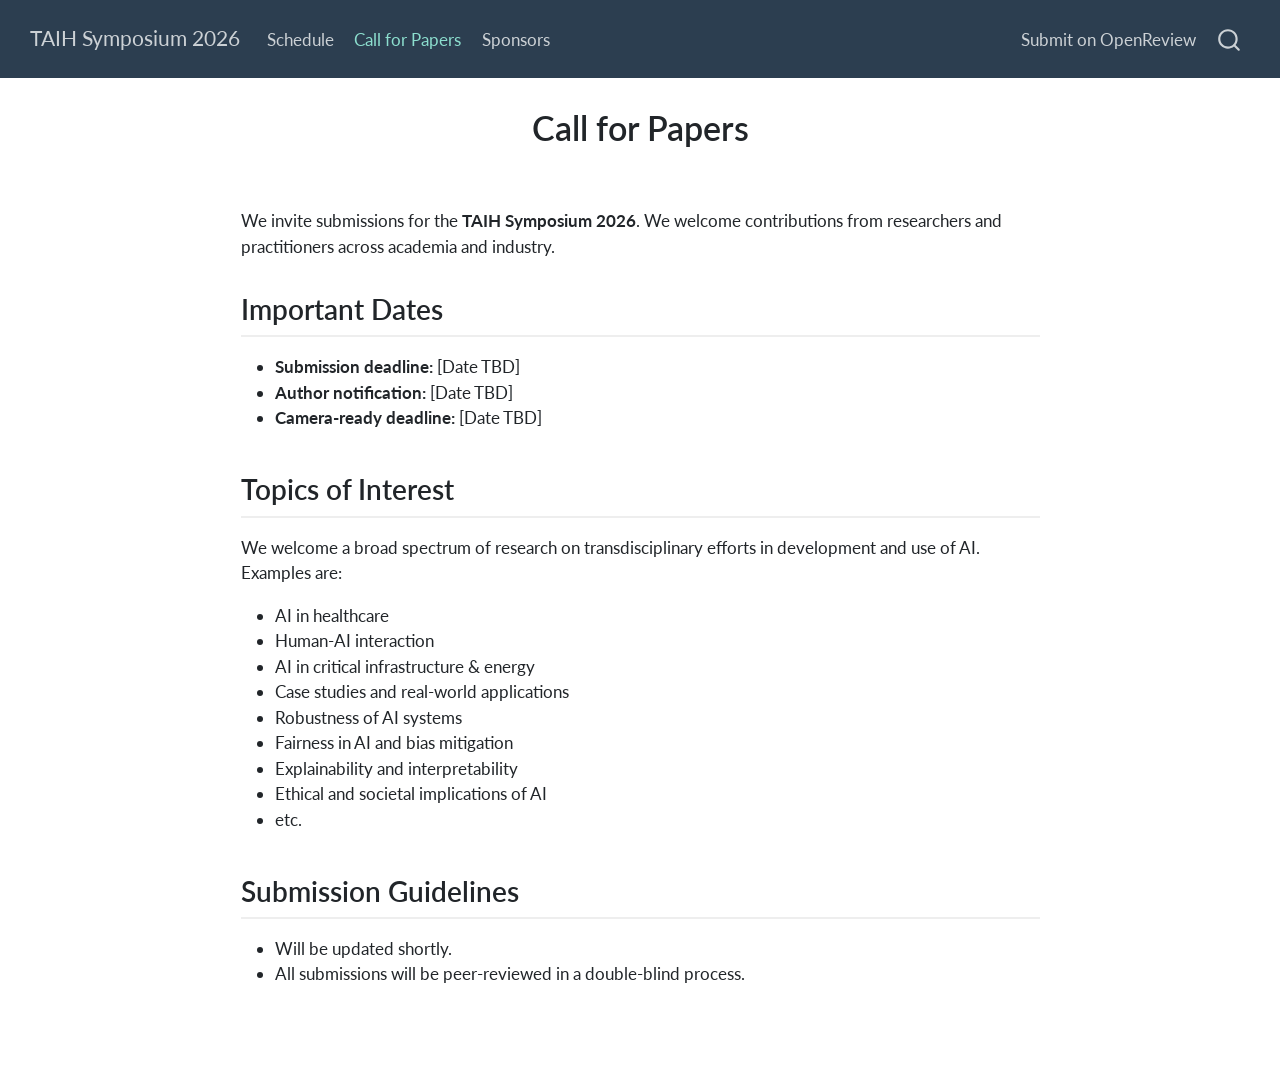
==== docs/cfp.html @ 39f6be7f "Add sponsorship tiers Also: - Consistently use Title Case headings - Update topics of interest - Add" ====
<!DOCTYPE html>
<html xmlns="http://www.w3.org/1999/xhtml" lang="en" xml:lang="en"><head>

<meta charset="utf-8">
<meta name="generator" content="quarto-1.8.27">

<meta name="viewport" content="width=device-width, initial-scale=1.0, user-scalable=yes">


<title>Call for Papers – TAIH Symposium 2026</title>
<style>
code{white-space: pre-wrap;}
span.smallcaps{font-variant: small-caps;}
div.columns{display: flex; gap: min(4vw, 1.5em);}
div.column{flex: auto; overflow-x: auto;}
div.hanging-indent{margin-left: 1.5em; text-indent: -1.5em;}
ul.task-list{list-style: none;}
ul.task-list li input[type="checkbox"] {
  width: 0.8em;
  margin: 0 0.8em 0.2em -1em; /* quarto-specific, see https://github.com/quarto-dev/quarto-cli/issues/4556 */ 
  vertical-align: middle;
}
</style>


<script src="site_libs/quarto-nav/quarto-nav.js"></script>
<script src="site_libs/quarto-nav/headroom.min.js"></script>
<script src="site_libs/clipboard/clipboard.min.js"></script>
<script src="site_libs/quarto-search/autocomplete.umd.js"></script>
<script src="site_libs/quarto-search/fuse.min.js"></script>
<script src="site_libs/quarto-search/quarto-search.js"></script>
<meta name="quarto:offset" content="./">
<script src="site_libs/quarto-html/quarto.js" type="module"></script>
<script src="site_libs/quarto-html/tabsets/tabsets.js" type="module"></script>
<script src="site_libs/quarto-html/axe/axe-check.js" type="module"></script>
<script src="site_libs/quarto-html/popper.min.js"></script>
<script src="site_libs/quarto-html/tippy.umd.min.js"></script>
<script src="site_libs/quarto-html/anchor.min.js"></script>
<link href="site_libs/quarto-html/tippy.css" rel="stylesheet">
<link href="site_libs/quarto-html/quarto-syntax-highlighting-ed96de9b727972fe78a7b5d16c58bf87.css" rel="stylesheet" id="quarto-text-highlighting-styles">
<script src="site_libs/bootstrap/bootstrap.min.js"></script>
<link href="site_libs/bootstrap/bootstrap-icons.css" rel="stylesheet">
<link href="site_libs/bootstrap/bootstrap-e975b3536d42d9632ddb041e308b1f5b.min.css" rel="stylesheet" append-hash="true" id="quarto-bootstrap" data-mode="light">
<script id="quarto-search-options" type="application/json">{
  "location": "navbar",
  "copy-button": false,
  "collapse-after": 3,
  "panel-placement": "end",
  "type": "overlay",
  "limit": 50,
  "keyboard-shortcut": [
    "f",
    "/",
    "s"
  ],
  "show-item-context": false,
  "language": {
    "search-no-results-text": "No results",
    "search-matching-documents-text": "matching documents",
    "search-copy-link-title": "Copy link to search",
    "search-hide-matches-text": "Hide additional matches",
    "search-more-match-text": "more match in this document",
    "search-more-matches-text": "more matches in this document",
    "search-clear-button-title": "Clear",
    "search-text-placeholder": "",
    "search-detached-cancel-button-title": "Cancel",
    "search-submit-button-title": "Submit",
    "search-label": "Search"
  }
}</script>


<link rel="stylesheet" href="styles.css">
</head>

<body class="nav-fixed fullcontent quarto-light">

<div id="quarto-search-results"></div>
  <header id="quarto-header" class="headroom fixed-top">
    <nav class="navbar navbar-expand-lg " data-bs-theme="dark">
      <div class="navbar-container container-fluid">
      <div class="navbar-brand-container mx-auto">
    <a class="navbar-brand" href="./index.html">
    <span class="navbar-title">TAIH Symposium 2026</span>
    </a>
  </div>
            <div id="quarto-search" class="" title="Search"></div>
          <button class="navbar-toggler" type="button" data-bs-toggle="collapse" data-bs-target="#navbarCollapse" aria-controls="navbarCollapse" role="menu" aria-expanded="false" aria-label="Toggle navigation" onclick="if (window.quartoToggleHeadroom) { window.quartoToggleHeadroom(); }">
  <span class="navbar-toggler-icon"></span>
</button>
          <div class="collapse navbar-collapse" id="navbarCollapse">
            <ul class="navbar-nav navbar-nav-scroll me-auto">
  <li class="nav-item">
    <a class="nav-link" href="./schedule.html"> 
<span class="menu-text">Schedule</span></a>
  </li>  
  <li class="nav-item">
    <a class="nav-link active" href="./cfp.html" aria-current="page"> 
<span class="menu-text">Call for Papers</span></a>
  </li>  
  <li class="nav-item">
    <a class="nav-link" href="./sponsors.html"> 
<span class="menu-text">Sponsors</span></a>
  </li>  
</ul>
            <ul class="navbar-nav navbar-nav-scroll ms-auto">
  <li class="nav-item">
    <span class="nav-link">
<span class="menu-text">Submit on OpenReview</span>
    </span>
  </li>  
</ul>
          </div> <!-- /navcollapse -->
            <div class="quarto-navbar-tools">
</div>
      </div> <!-- /container-fluid -->
    </nav>
</header>
<!-- content -->
<div id="quarto-content" class="quarto-container page-columns page-rows-contents page-layout-article page-navbar">
<!-- sidebar -->
<!-- margin-sidebar -->
    
<!-- main -->
<main class="content" id="quarto-document-content">

<header id="title-block-header" class="quarto-title-block default">
<div class="quarto-title">
<h1 class="title">Call for Papers</h1>
</div>



<div class="quarto-title-meta">

    
  
    
  </div>
  


</header>


<p>We invite submissions for the <strong>TAIH Symposium 2026</strong>. We welcome contributions from researchers and practitioners across academia and industry.</p>
<section id="important-dates" class="level2">
<h2 class="anchored" data-anchor-id="important-dates">Important Dates</h2>
<ul>
<li><strong>Submission deadline:</strong> [Date TBD]</li>
<li><strong>Author notification:</strong> [Date TBD]</li>
<li><strong>Camera-ready deadline:</strong> [Date TBD]</li>
</ul>
</section>
<section id="topics-of-interest" class="level2">
<h2 class="anchored" data-anchor-id="topics-of-interest">Topics of Interest</h2>
<p>We welcome a broad spectrum of research on transdisciplinary efforts in development and use of AI. Examples are:</p>
<ul>
<li>AI in healthcare</li>
<li>Human-AI interaction</li>
<li>AI in critical infrastructure &amp; energy</li>
<li>Case studies and real-world applications</li>
<li>Robustness of AI systems</li>
<li>Fairness in AI and bias mitigation</li>
<li>Explainability and interpretability</li>
<li>Ethical and societal implications of AI</li>
<li>etc.</li>
</ul>
</section>
<section id="submission-guidelines" class="level2">
<h2 class="anchored" data-anchor-id="submission-guidelines">Submission Guidelines</h2>
<ul>
<li>Will be updated shortly.</li>
<li>All submissions will be peer-reviewed in a double-blind process.</li>
</ul>


</section>

</main> <!-- /main -->
<script id="quarto-html-after-body" type="application/javascript">
  window.document.addEventListener("DOMContentLoaded", function (event) {
    const icon = "";
    const anchorJS = new window.AnchorJS();
    anchorJS.options = {
      placement: 'right',
      icon: icon
    };
    anchorJS.add('.anchored');
    const isCodeAnnotation = (el) => {
      for (const clz of el.classList) {
        if (clz.startsWith('code-annotation-')) {                     
          return true;
        }
      }
      return false;
    }
    const onCopySuccess = function(e) {
      // button target
      const button = e.trigger;
      // don't keep focus
      button.blur();
      // flash "checked"
      button.classList.add('code-copy-button-checked');
      var currentTitle = button.getAttribute("title");
      button.setAttribute("title", "Copied!");
      let tooltip;
      if (window.bootstrap) {
        button.setAttribute("data-bs-toggle", "tooltip");
        button.setAttribute("data-bs-placement", "left");
        button.setAttribute("data-bs-title", "Copied!");
        tooltip = new bootstrap.Tooltip(button, 
          { trigger: "manual", 
            customClass: "code-copy-button-tooltip",
            offset: [0, -8]});
        tooltip.show();    
      }
      setTimeout(function() {
        if (tooltip) {
          tooltip.hide();
          button.removeAttribute("data-bs-title");
          button.removeAttribute("data-bs-toggle");
          button.removeAttribute("data-bs-placement");
        }
        button.setAttribute("title", currentTitle);
        button.classList.remove('code-copy-button-checked');
      }, 1000);
      // clear code selection
      e.clearSelection();
    }
    const getTextToCopy = function(trigger) {
      const outerScaffold = trigger.parentElement.cloneNode(true);
      const codeEl = outerScaffold.querySelector('code');
      for (const childEl of codeEl.children) {
        if (isCodeAnnotation(childEl)) {
          childEl.remove();
        }
      }
      return codeEl.innerText;
    }
    const clipboard = new window.ClipboardJS('.code-copy-button:not([data-in-quarto-modal])', {
      text: getTextToCopy
    });
    clipboard.on('success', onCopySuccess);
    if (window.document.getElementById('quarto-embedded-source-code-modal')) {
      const clipboardModal = new window.ClipboardJS('.code-copy-button[data-in-quarto-modal]', {
        text: getTextToCopy,
        container: window.document.getElementById('quarto-embedded-source-code-modal')
      });
      clipboardModal.on('success', onCopySuccess);
    }
      var localhostRegex = new RegExp(/^(?:http|https):\/\/localhost\:?[0-9]*\//);
      var mailtoRegex = new RegExp(/^mailto:/);
        var filterRegex = new RegExp("https:\/\/uofc-taih\.github\.io\/symposium-2026\/");
      var isInternal = (href) => {
          return filterRegex.test(href) || localhostRegex.test(href) || mailtoRegex.test(href);
      }
      // Inspect non-navigation links and adorn them if external
     var links = window.document.querySelectorAll('a[href]:not(.nav-link):not(.navbar-brand):not(.toc-action):not(.sidebar-link):not(.sidebar-item-toggle):not(.pagination-link):not(.no-external):not([aria-hidden]):not(.dropdown-item):not(.quarto-navigation-tool):not(.about-link)');
      for (var i=0; i<links.length; i++) {
        const link = links[i];
        if (!isInternal(link.href)) {
          // undo the damage that might have been done by quarto-nav.js in the case of
          // links that we want to consider external
          if (link.dataset.originalHref !== undefined) {
            link.href = link.dataset.originalHref;
          }
        }
      }
    function tippyHover(el, contentFn, onTriggerFn, onUntriggerFn) {
      const config = {
        allowHTML: true,
        maxWidth: 500,
        delay: 100,
        arrow: false,
        appendTo: function(el) {
            return el.parentElement;
        },
        interactive: true,
        interactiveBorder: 10,
        theme: 'quarto',
        placement: 'bottom-start',
      };
      if (contentFn) {
        config.content = contentFn;
      }
      if (onTriggerFn) {
        config.onTrigger = onTriggerFn;
      }
      if (onUntriggerFn) {
        config.onUntrigger = onUntriggerFn;
      }
      window.tippy(el, config); 
    }
    const noterefs = window.document.querySelectorAll('a[role="doc-noteref"]');
    for (var i=0; i<noterefs.length; i++) {
      const ref = noterefs[i];
      tippyHover(ref, function() {
        // use id or data attribute instead here
        let href = ref.getAttribute('data-footnote-href') || ref.getAttribute('href');
        try { href = new URL(href).hash; } catch {}
        const id = href.replace(/^#\/?/, "");
        const note = window.document.getElementById(id);
        if (note) {
          return note.innerHTML;
        } else {
          return "";
        }
      });
    }
    const xrefs = window.document.querySelectorAll('a.quarto-xref');
    const processXRef = (id, note) => {
      // Strip column container classes
      const stripColumnClz = (el) => {
        el.classList.remove("page-full", "page-columns");
        if (el.children) {
          for (const child of el.children) {
            stripColumnClz(child);
          }
        }
      }
      stripColumnClz(note)
      if (id === null || id.startsWith('sec-')) {
        // Special case sections, only their first couple elements
        const container = document.createElement("div");
        if (note.children && note.children.length > 2) {
          container.appendChild(note.children[0].cloneNode(true));
          for (let i = 1; i < note.children.length; i++) {
            const child = note.children[i];
            if (child.tagName === "P" && child.innerText === "") {
              continue;
            } else {
              container.appendChild(child.cloneNode(true));
              break;
            }
          }
          if (window.Quarto?.typesetMath) {
            window.Quarto.typesetMath(container);
          }
          return container.innerHTML
        } else {
          if (window.Quarto?.typesetMath) {
            window.Quarto.typesetMath(note);
          }
          return note.innerHTML;
        }
      } else {
        // Remove any anchor links if they are present
        const anchorLink = note.querySelector('a.anchorjs-link');
        if (anchorLink) {
          anchorLink.remove();
        }
        if (window.Quarto?.typesetMath) {
          window.Quarto.typesetMath(note);
        }
        if (note.classList.contains("callout")) {
          return note.outerHTML;
        } else {
          return note.innerHTML;
        }
      }
    }
    for (var i=0; i<xrefs.length; i++) {
      const xref = xrefs[i];
      tippyHover(xref, undefined, function(instance) {
        instance.disable();
        let url = xref.getAttribute('href');
        let hash = undefined; 
        if (url.startsWith('#')) {
          hash = url;
        } else {
          try { hash = new URL(url).hash; } catch {}
        }
        if (hash) {
          const id = hash.replace(/^#\/?/, "");
          const note = window.document.getElementById(id);
          if (note !== null) {
            try {
              const html = processXRef(id, note.cloneNode(true));
              instance.setContent(html);
            } finally {
              instance.enable();
              instance.show();
            }
          } else {
            // See if we can fetch this
            fetch(url.split('#')[0])
            .then(res => res.text())
            .then(html => {
              const parser = new DOMParser();
              const htmlDoc = parser.parseFromString(html, "text/html");
              const note = htmlDoc.getElementById(id);
              if (note !== null) {
                const html = processXRef(id, note);
                instance.setContent(html);
              } 
            }).finally(() => {
              instance.enable();
              instance.show();
            });
          }
        } else {
          // See if we can fetch a full url (with no hash to target)
          // This is a special case and we should probably do some content thinning / targeting
          fetch(url)
          .then(res => res.text())
          .then(html => {
            const parser = new DOMParser();
            const htmlDoc = parser.parseFromString(html, "text/html");
            const note = htmlDoc.querySelector('main.content');
            if (note !== null) {
              // This should only happen for chapter cross references
              // (since there is no id in the URL)
              // remove the first header
              if (note.children.length > 0 && note.children[0].tagName === "HEADER") {
                note.children[0].remove();
              }
              const html = processXRef(null, note);
              instance.setContent(html);
            } 
          }).finally(() => {
            instance.enable();
            instance.show();
          });
        }
      }, function(instance) {
      });
    }
        let selectedAnnoteEl;
        const selectorForAnnotation = ( cell, annotation) => {
          let cellAttr = 'data-code-cell="' + cell + '"';
          let lineAttr = 'data-code-annotation="' +  annotation + '"';
          const selector = 'span[' + cellAttr + '][' + lineAttr + ']';
          return selector;
        }
        const selectCodeLines = (annoteEl) => {
          const doc = window.document;
          const targetCell = annoteEl.getAttribute("data-target-cell");
          const targetAnnotation = annoteEl.getAttribute("data-target-annotation");
          const annoteSpan = window.document.querySelector(selectorForAnnotation(targetCell, targetAnnotation));
          const lines = annoteSpan.getAttribute("data-code-lines").split(",");
          const lineIds = lines.map((line) => {
            return targetCell + "-" + line;
          })
          let top = null;
          let height = null;
          let parent = null;
          if (lineIds.length > 0) {
              //compute the position of the single el (top and bottom and make a div)
              const el = window.document.getElementById(lineIds[0]);
              top = el.offsetTop;
              height = el.offsetHeight;
              parent = el.parentElement.parentElement;
            if (lineIds.length > 1) {
              const lastEl = window.document.getElementById(lineIds[lineIds.length - 1]);
              const bottom = lastEl.offsetTop + lastEl.offsetHeight;
              height = bottom - top;
            }
            if (top !== null && height !== null && parent !== null) {
              // cook up a div (if necessary) and position it 
              let div = window.document.getElementById("code-annotation-line-highlight");
              if (div === null) {
                div = window.document.createElement("div");
                div.setAttribute("id", "code-annotation-line-highlight");
                div.style.position = 'absolute';
                parent.appendChild(div);
              }
              div.style.top = top - 2 + "px";
              div.style.height = height + 4 + "px";
              div.style.left = 0;
              let gutterDiv = window.document.getElementById("code-annotation-line-highlight-gutter");
              if (gutterDiv === null) {
                gutterDiv = window.document.createElement("div");
                gutterDiv.setAttribute("id", "code-annotation-line-highlight-gutter");
                gutterDiv.style.position = 'absolute';
                const codeCell = window.document.getElementById(targetCell);
                const gutter = codeCell.querySelector('.code-annotation-gutter');
                gutter.appendChild(gutterDiv);
              }
              gutterDiv.style.top = top - 2 + "px";
              gutterDiv.style.height = height + 4 + "px";
            }
            selectedAnnoteEl = annoteEl;
          }
        };
        const unselectCodeLines = () => {
          const elementsIds = ["code-annotation-line-highlight", "code-annotation-line-highlight-gutter"];
          elementsIds.forEach((elId) => {
            const div = window.document.getElementById(elId);
            if (div) {
              div.remove();
            }
          });
          selectedAnnoteEl = undefined;
        };
          // Handle positioning of the toggle
      window.addEventListener(
        "resize",
        throttle(() => {
          elRect = undefined;
          if (selectedAnnoteEl) {
            selectCodeLines(selectedAnnoteEl);
          }
        }, 10)
      );
      function throttle(fn, ms) {
      let throttle = false;
      let timer;
        return (...args) => {
          if(!throttle) { // first call gets through
              fn.apply(this, args);
              throttle = true;
          } else { // all the others get throttled
              if(timer) clearTimeout(timer); // cancel #2
              timer = setTimeout(() => {
                fn.apply(this, args);
                timer = throttle = false;
              }, ms);
          }
        };
      }
        // Attach click handler to the DT
        const annoteDls = window.document.querySelectorAll('dt[data-target-cell]');
        for (const annoteDlNode of annoteDls) {
          annoteDlNode.addEventListener('click', (event) => {
            const clickedEl = event.target;
            if (clickedEl !== selectedAnnoteEl) {
              unselectCodeLines();
              const activeEl = window.document.querySelector('dt[data-target-cell].code-annotation-active');
              if (activeEl) {
                activeEl.classList.remove('code-annotation-active');
              }
              selectCodeLines(clickedEl);
              clickedEl.classList.add('code-annotation-active');
            } else {
              // Unselect the line
              unselectCodeLines();
              clickedEl.classList.remove('code-annotation-active');
            }
          });
        }
    const findCites = (el) => {
      const parentEl = el.parentElement;
      if (parentEl) {
        const cites = parentEl.dataset.cites;
        if (cites) {
          return {
            el,
            cites: cites.split(' ')
          };
        } else {
          return findCites(el.parentElement)
        }
      } else {
        return undefined;
      }
    };
    var bibliorefs = window.document.querySelectorAll('a[role="doc-biblioref"]');
    for (var i=0; i<bibliorefs.length; i++) {
      const ref = bibliorefs[i];
      const citeInfo = findCites(ref);
      if (citeInfo) {
        tippyHover(citeInfo.el, function() {
          var popup = window.document.createElement('div');
          citeInfo.cites.forEach(function(cite) {
            var citeDiv = window.document.createElement('div');
            citeDiv.classList.add('hanging-indent');
            citeDiv.classList.add('csl-entry');
            var biblioDiv = window.document.getElementById('ref-' + cite);
            if (biblioDiv) {
              citeDiv.innerHTML = biblioDiv.innerHTML;
            }
            popup.appendChild(citeDiv);
          });
          return popup.innerHTML;
        });
      }
    }
  });
  </script>
</div> <!-- /content -->




</body></html>
---- docs/site_libs/quarto-html/tippy.css ----
.tippy-box[data-animation=fade][data-state=hidden]{opacity:0}[data-tippy-root]{max-width:calc(100vw - 10px)}.tippy-box{position:relative;background-color:#333;color:#fff;border-radius:4px;font-size:14px;line-height:1.4;white-space:normal;outline:0;transition-property:transform,visibility,opacity}.tippy-box[data-placement^=top]>.tippy-arrow{bottom:0}.tippy-box[data-placement^=top]>.tippy-arrow:before{bottom:-7px;left:0;border-width:8px 8px 0;border-top-color:initial;transform-origin:center top}.tippy-box[data-placement^=bottom]>.tippy-arrow{top:0}.tippy-box[data-placement^=bottom]>.tippy-arrow:before{top:-7px;left:0;border-width:0 8px 8px;border-bottom-color:initial;transform-origin:center bottom}.tippy-box[data-placement^=left]>.tippy-arrow{right:0}.tippy-box[data-placement^=left]>.tippy-arrow:before{border-width:8px 0 8px 8px;border-left-color:initial;right:-7px;transform-origin:center left}.tippy-box[data-placement^=right]>.tippy-arrow{left:0}.tippy-box[data-placement^=right]>.tippy-arrow:before{left:-7px;border-width:8px 8px 8px 0;border-right-color:initial;transform-origin:center right}.tippy-box[data-inertia][data-state=visible]{transition-timing-function:cubic-bezier(.54,1.5,.38,1.11)}.tippy-arrow{width:16px;height:16px;color:#333}.tippy-arrow:before{content:"";position:absolute;border-color:transparent;border-style:solid}.tippy-content{position:relative;padding:5px 9px;z-index:1}
---- docs/site_libs/quarto-html/quarto-syntax-highlighting-ed96de9b727972fe78a7b5d16c58bf87.css ----
/* quarto syntax highlight colors */
:root {
  --quarto-hl-ot-color: #003B4F;
  --quarto-hl-at-color: #657422;
  --quarto-hl-ss-color: #20794D;
  --quarto-hl-an-color: #5E5E5E;
  --quarto-hl-fu-color: #4758AB;
  --quarto-hl-st-color: #20794D;
  --quarto-hl-cf-color: #003B4F;
  --quarto-hl-op-color: #5E5E5E;
  --quarto-hl-er-color: #AD0000;
  --quarto-hl-bn-color: #AD0000;
  --quarto-hl-al-color: #AD0000;
  --quarto-hl-va-color: #111111;
  --quarto-hl-bu-color: inherit;
  --quarto-hl-ex-color: inherit;
  --quarto-hl-pp-color: #AD0000;
  --quarto-hl-in-color: #5E5E5E;
  --quarto-hl-vs-color: #20794D;
  --quarto-hl-wa-color: #5E5E5E;
  --quarto-hl-do-color: #5E5E5E;
  --quarto-hl-im-color: #00769E;
  --quarto-hl-ch-color: #20794D;
  --quarto-hl-dt-color: #AD0000;
  --quarto-hl-fl-color: #AD0000;
  --quarto-hl-co-color: #5E5E5E;
  --quarto-hl-cv-color: #5E5E5E;
  --quarto-hl-cn-color: #8f5902;
  --quarto-hl-sc-color: #5E5E5E;
  --quarto-hl-dv-color: #AD0000;
  --quarto-hl-kw-color: #003B4F;
}

/* other quarto variables */
:root {
  --quarto-font-monospace: SFMono-Regular, Menlo, Monaco, Consolas, "Liberation Mono", "Courier New", monospace;
}

/* syntax highlight based on Pandoc's rules */
pre > code.sourceCode > span {
  color: #003B4F;
}

code.sourceCode > span {
  color: #003B4F;
}

div.sourceCode,
div.sourceCode pre.sourceCode {
  color: #003B4F;
}

/* Normal */
code span {
  color: #003B4F;
}

/* Alert */
code span.al {
  color: #AD0000;
  font-style: inherit;
}

/* Annotation */
code span.an {
  color: #5E5E5E;
  font-style: inherit;
}

/* Attribute */
code span.at {
  color: #657422;
  font-style: inherit;
}

/* BaseN */
code span.bn {
  color: #AD0000;
  font-style: inherit;
}

/* BuiltIn */
code span.bu {
  font-style: inherit;
}

/* ControlFlow */
code span.cf {
  color: #003B4F;
  font-weight: bold;
  font-style: inherit;
}

/* Char */
code span.ch {
  color: #20794D;
  font-style: inherit;
}

/* Constant */
code span.cn {
  color: #8f5902;
  font-style: inherit;
}

/* Comment */
code span.co {
  color: #5E5E5E;
  font-style: inherit;
}

/* CommentVar */
code span.cv {
  color: #5E5E5E;
  font-style: italic;
}

/* Documentation */
code span.do {
  color: #5E5E5E;
  font-style: italic;
}

/* DataType */
code span.dt {
  color: #AD0000;
  font-style: inherit;
}

/* DecVal */
code span.dv {
  color: #AD0000;
  font-style: inherit;
}

/* Error */
code span.er {
  color: #AD0000;
  font-style: inherit;
}

/* Extension */
code span.ex {
  font-style: inherit;
}

/* Float */
code span.fl {
  color: #AD0000;
  font-style: inherit;
}

/* Function */
code span.fu {
  color: #4758AB;
  font-style: inherit;
}

/* Import */
code span.im {
  color: #00769E;
  font-style: inherit;
}

/* Information */
code span.in {
  color: #5E5E5E;
  font-style: inherit;
}

/* Keyword */
code span.kw {
  color: #003B4F;
  font-weight: bold;
  font-style: inherit;
}

/* Operator */
code span.op {
  color: #5E5E5E;
  font-style: inherit;
}

/* Other */
code span.ot {
  color: #003B4F;
  font-style: inherit;
}

/* Preprocessor */
code span.pp {
  color: #AD0000;
  font-style: inherit;
}

/* SpecialChar */
code span.sc {
  color: #5E5E5E;
  font-style: inherit;
}

/* SpecialString */
code span.ss {
  color: #20794D;
  font-style: inherit;
}

/* String */
code span.st {
  color: #20794D;
  font-style: inherit;
}

/* Variable */
code span.va {
  color: #111111;
  font-style: inherit;
}

/* VerbatimString */
code span.vs {
  color: #20794D;
  font-style: inherit;
}

/* Warning */
code span.wa {
  color: #5E5E5E;
  font-style: italic;
}

.prevent-inlining {
  content: "</";
}

/*# sourceMappingURL=0920dd6d7437995b8cdf7429764427b1.css.map */
---- docs/styles.css ----
/* css styles */
/* Center title alignments */
.quarto-title {
    text-align: center;
    margin-bottom: 2.5rem;
}

/* Speaker grid stylings */
.grid {
    text-align: center;
    margin-top: 2rem;
}

/* Make speaker images circular with a subtle shadow */
.grid img {
    border-radius: 50%;
    margin-bottom: 1rem;
    box-shadow: 0 4px 8px rgba(0, 0, 0, 0.1);
    object-fit: cover;
    height: 150px;
    width: 150px;
}

h2 {
    border-bottom: 2px solid #eee;
    padding-bottom: 0.5rem;
    margin-top: 2.5rem;
}
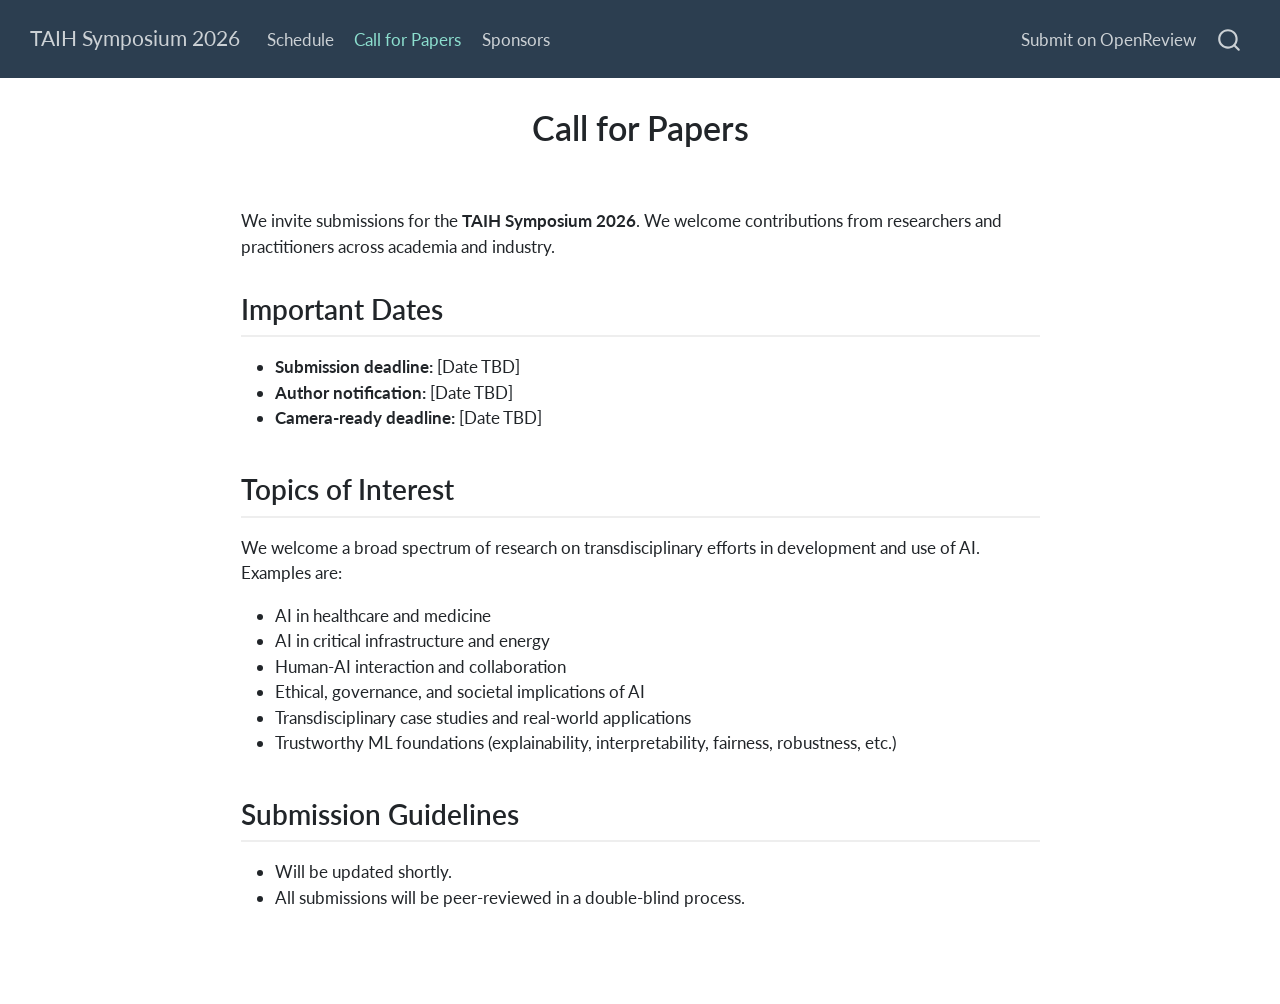
==== commit de04e733: "Added first confirmed speaker Also: * Topics in call for papers: Recombined the previous 8 points in" ====
--- a/docs/cfp.html
+++ b/docs/cfp.html
@@ -105,9 +105,8 @@
 </ul>
             <ul class="navbar-nav navbar-nav-scroll ms-auto">
   <li class="nav-item">
-    <span class="nav-link">
-<span class="menu-text">Submit on OpenReview</span>
-    </span>
+    <a class="nav-link" href="https://openreview.net/group?id=TAIH/2026/Symposium" target="_blank"> 
+<span class="menu-text">Submit on OpenReview</span></a>
   </li>  
 </ul>
           </div> <!-- /navcollapse -->
@@ -156,15 +155,12 @@
 <h2 class="anchored" data-anchor-id="topics-of-interest">Topics of Interest</h2>
 <p>We welcome a broad spectrum of research on transdisciplinary efforts in development and use of AI. Examples are:</p>
 <ul>
-<li>AI in healthcare</li>
-<li>Human-AI interaction</li>
-<li>AI in critical infrastructure &amp; energy</li>
-<li>Case studies and real-world applications</li>
-<li>Robustness of AI systems</li>
-<li>Fairness in AI and bias mitigation</li>
-<li>Explainability and interpretability</li>
-<li>Ethical and societal implications of AI</li>
-<li>etc.</li>
+<li>AI in healthcare and medicine</li>
+<li>AI in critical infrastructure and energy</li>
+<li>Human-AI interaction and collaboration</li>
+<li>Ethical, governance, and societal implications of AI</li>
+<li>Transdisciplinary case studies and real-world applications</li>
+<li>Trustworthy ML foundations (explainability, interpretability, fairness, robustness, etc.)</li>
 </ul>
 </section>
 <section id="submission-guidelines" class="level2">
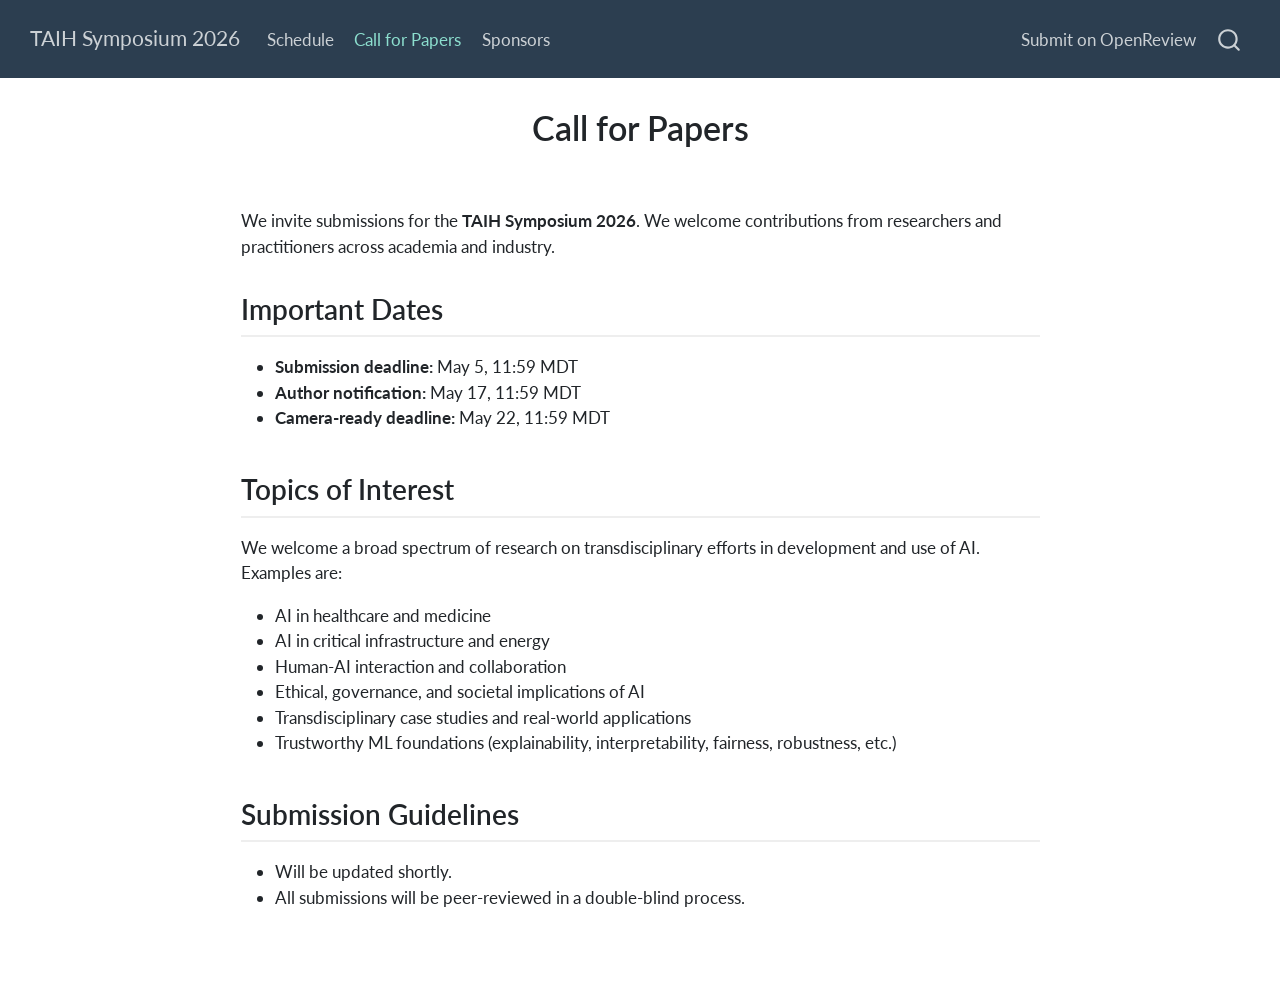
==== commit 1d82f126: "Update deadlines" ====
--- a/docs/cfp.html
+++ b/docs/cfp.html
@@ -146,9 +146,9 @@
 <section id="important-dates" class="level2">
 <h2 class="anchored" data-anchor-id="important-dates">Important Dates</h2>
 <ul>
-<li><strong>Submission deadline:</strong> [Date TBD]</li>
-<li><strong>Author notification:</strong> [Date TBD]</li>
-<li><strong>Camera-ready deadline:</strong> [Date TBD]</li>
+<li><strong>Submission deadline:</strong> May 5, 11:59 MDT</li>
+<li><strong>Author notification:</strong> May 17, 11:59 MDT</li>
+<li><strong>Camera-ready deadline:</strong> May 22, 11:59 MDT</li>
 </ul>
 </section>
 <section id="topics-of-interest" class="level2">
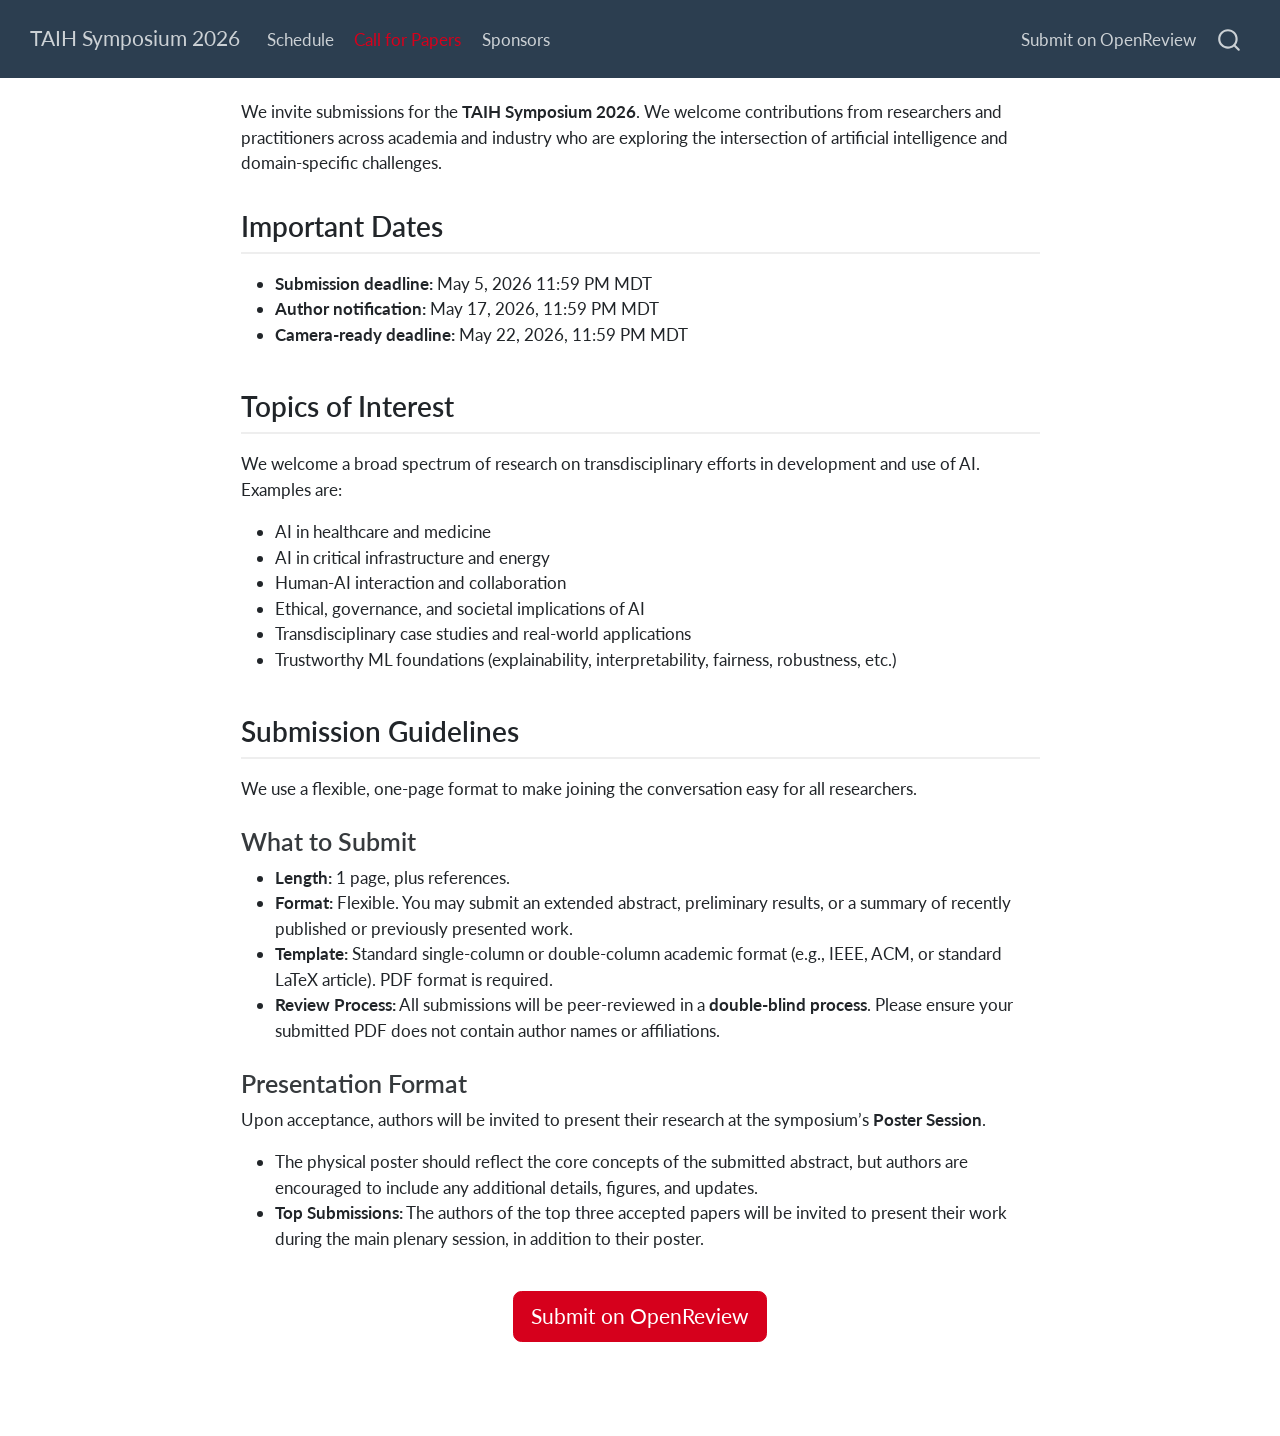
==== commit 1ddfd9f6: "Update schedule and submission guidelines" ====
--- a/docs/cfp.html
+++ b/docs/cfp.html
@@ -142,13 +142,13 @@
 </header>
 
 
-<p>We invite submissions for the <strong>TAIH Symposium 2026</strong>. We welcome contributions from researchers and practitioners across academia and industry.</p>
+<p>We invite submissions for the <strong>TAIH Symposium 2026</strong>. We welcome contributions from researchers and practitioners across academia and industry who are exploring the intersection of artificial intelligence and domain-specific challenges.</p>
 <section id="important-dates" class="level2">
 <h2 class="anchored" data-anchor-id="important-dates">Important Dates</h2>
 <ul>
-<li><strong>Submission deadline:</strong> May 5, 11:59 MDT</li>
-<li><strong>Author notification:</strong> May 17, 11:59 MDT</li>
-<li><strong>Camera-ready deadline:</strong> May 22, 11:59 MDT</li>
+<li><strong>Submission deadline:</strong> May 5, 2026 11:59 PM MDT</li>
+<li><strong>Author notification:</strong> May 17, 2026, 11:59 PM MDT</li>
+<li><strong>Camera-ready deadline:</strong> May 22, 2026, 11:59 PM MDT</li>
 </ul>
 </section>
 <section id="topics-of-interest" class="level2">
@@ -165,12 +165,29 @@
 </section>
 <section id="submission-guidelines" class="level2">
 <h2 class="anchored" data-anchor-id="submission-guidelines">Submission Guidelines</h2>
+<p>We use a flexible, one-page format to make joining the conversation easy for all researchers.</p>
+<section id="what-to-submit" class="level3">
+<h3 class="anchored" data-anchor-id="what-to-submit">What to Submit</h3>
 <ul>
-<li>Will be updated shortly.</li>
-<li>All submissions will be peer-reviewed in a double-blind process.</li>
+<li><strong>Length:</strong> 1 page, plus references.</li>
+<li><strong>Format:</strong> Flexible. You may submit an extended abstract, preliminary results, or a summary of recently published or previously presented work.</li>
+<li><strong>Template:</strong> Standard single-column or double-column academic format (e.g., IEEE, ACM, or standard LaTeX article). PDF format is required.</li>
+<li><strong>Review Process:</strong> All submissions will be peer-reviewed in a <strong>double-blind process</strong>. Please ensure your submitted PDF does not contain author names or affiliations.</li>
 </ul>
-
-
+</section>
+<section id="presentation-format" class="level3">
+<h3 class="anchored" data-anchor-id="presentation-format">Presentation Format</h3>
+<p>Upon acceptance, authors will be invited to present their research at the symposium’s <strong>Poster Session</strong>.</p>
+<ul>
+<li>The physical poster should reflect the core concepts of the submitted abstract, but authors are encouraged to include any additional details, figures, and updates.</li>
+<li><strong>Top Submissions:</strong> The authors of the top three accepted papers will be invited to present their work during the main plenary session, in addition to their poster.</li>
+</ul>
+<div class="text-center" style="margin-top: 40px;">
+<p><a href="https://openreview.net/group?id=TAIH/2026/Symposium" class="btn btn-success btn-lg" role="button" target="_blank">Submit on OpenReview</a></p>
+</div>
+
+
+</section>
 </section>
 
 </main> <!-- /main -->
--- a/docs/styles.css
+++ b/docs/styles.css
@@ -1,4 +1,3 @@
-/* css styles */
 /* Center title alignments */
 .quarto-title {
     text-align: center;
@@ -26,3 +25,114 @@
     padding-bottom: 0.5rem;
     margin-top: 2.5rem;
 }
+
+body,
+html {
+    margin: 0 !important;
+    padding: 0 !important;
+}
+
+#quarto-content,
+#quarto-content.page-columns,
+main.content {
+    padding-top: 0 !important;
+    margin-top: 0 !important;
+}
+
+.column-screen {
+    margin-left: calc(50% - 50vw) !important;
+    margin-right: calc(50% - 50vw) !important;
+    width: 100vw !important;
+    max-width: none !important;
+}
+
+.hero-banner {
+    background:
+        linear-gradient(rgba(0, 0, 0, 0.5), rgba(0, 0, 0, 0.5)),
+        url("assets/uofc-campus.webp") no-repeat center center;
+    background-size: cover;
+    height: 500px;
+    display: flex;
+    align-items: center;
+    justify-content: center;
+    color: white;
+    text-align: center;
+}
+
+.hero-text h1 {
+    font-size: 4rem;
+    font-weight: 800;
+    text-shadow: 2px 2px 10px rgba(0, 0, 0, 0.5);
+    margin-bottom: 0;
+}
+
+.hero-text h3 {
+    font-size: 1.5rem;
+    font-weight: 300;
+    opacity: 0.9;
+    margin-bottom: 1.5rem;
+}
+
+#countdown {
+    font-family: monospace;
+    font-size: 1.2rem;
+    background: rgba(255, 255, 255, 0.1);
+    padding: 10px 20px;
+    border-radius: 50px;
+    display: inline-block;
+    backdrop-filter: blur(5px);
+    border: 1px solid rgba(255, 255, 255, 0.3);
+}
+
+/* Center the body text column */
+.column-body {
+    max-width: 900px;
+    margin: 0 auto;
+    padding: 2rem 15px;
+}
+
+/* The official UCalgary Red is #d6001c, see here: https://ucalgary.ca/brand/standards-and-guidelines/colours */
+.btn-success {
+    background-color: #d6001c !important;
+    border-color: #d6001c !important;
+    color: white !important;
+    transition: all 0.2s ease-in-out;
+}
+
+.btn-success:hover {
+    background-color: #ba1e2b !important; /* Slightly darker red on hover */
+    border-color: #ba1e2b !important;
+}
+
+summary {
+    color: #d6001c !important;
+}
+
+a {
+    color: #d6001c;
+    text-decoration: none; /* Removes the underline until hovered */
+    transition: color 0.2s ease-in-out;
+}
+
+a:hover {
+    color: #ba1e2b; /* Darker red on hover */
+    text-decoration: underline;
+}
+
+/* Ensure the navbar links stay white/gray and don't turn red */
+.navbar a {
+    color: inherit;
+}
+
+/* Changes the hover color for navigation links and the site title */
+.navbar-nav .nav-link:hover,
+.navbar-nav .nav-link:focus,
+.navbar-brand:hover {
+    color: #ba1e2b !important; /* UCalgary hover red */
+}
+
+/* Changes the color of the text for whatever page you are currently on */
+.navbar-nav .nav-item > .nav-link.active,
+.navbar-nav .nav-link.active {
+    color: #d6001c !important; /* UCalgary base red */
+}
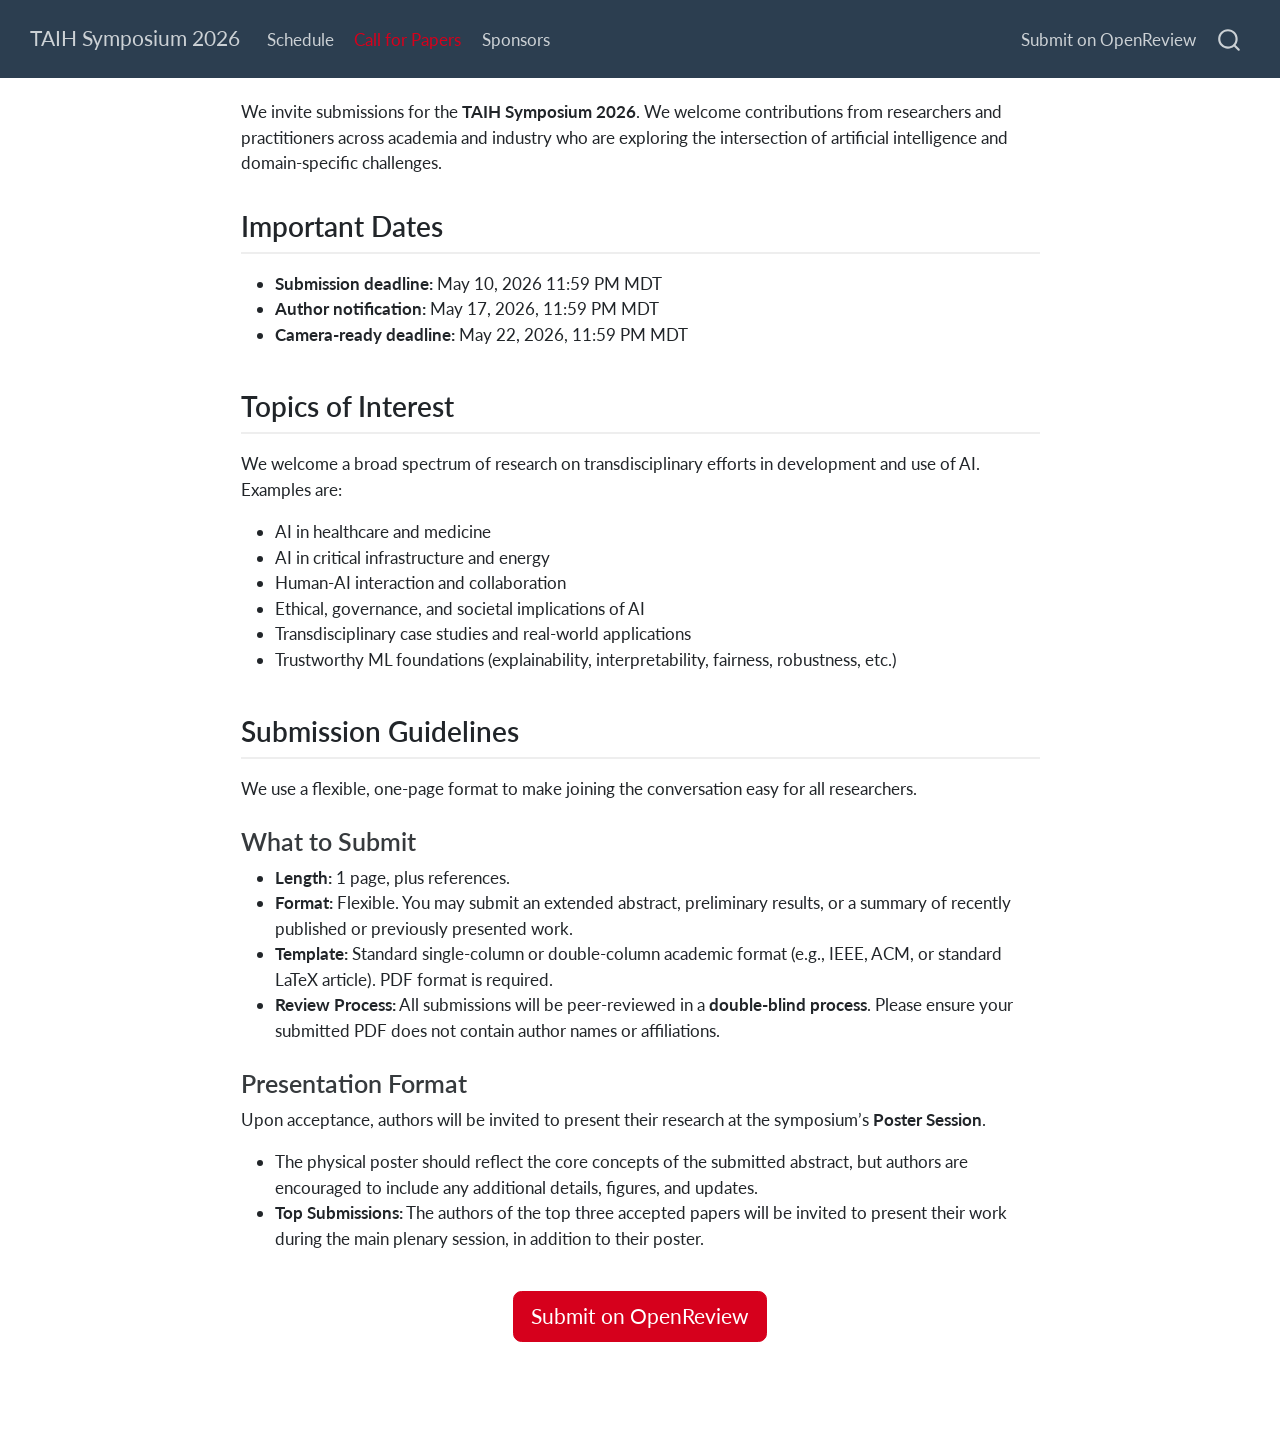
==== commit 4ad936d7: "Update submission deadline (now May 10)" ====
--- a/docs/cfp.html
+++ b/docs/cfp.html
@@ -146,7 +146,7 @@
 <section id="important-dates" class="level2">
 <h2 class="anchored" data-anchor-id="important-dates">Important Dates</h2>
 <ul>
-<li><strong>Submission deadline:</strong> May 5, 2026 11:59 PM MDT</li>
+<li><strong>Submission deadline:</strong> May 10, 2026 11:59 PM MDT</li>
 <li><strong>Author notification:</strong> May 17, 2026, 11:59 PM MDT</li>
 <li><strong>Camera-ready deadline:</strong> May 22, 2026, 11:59 PM MDT</li>
 </ul>
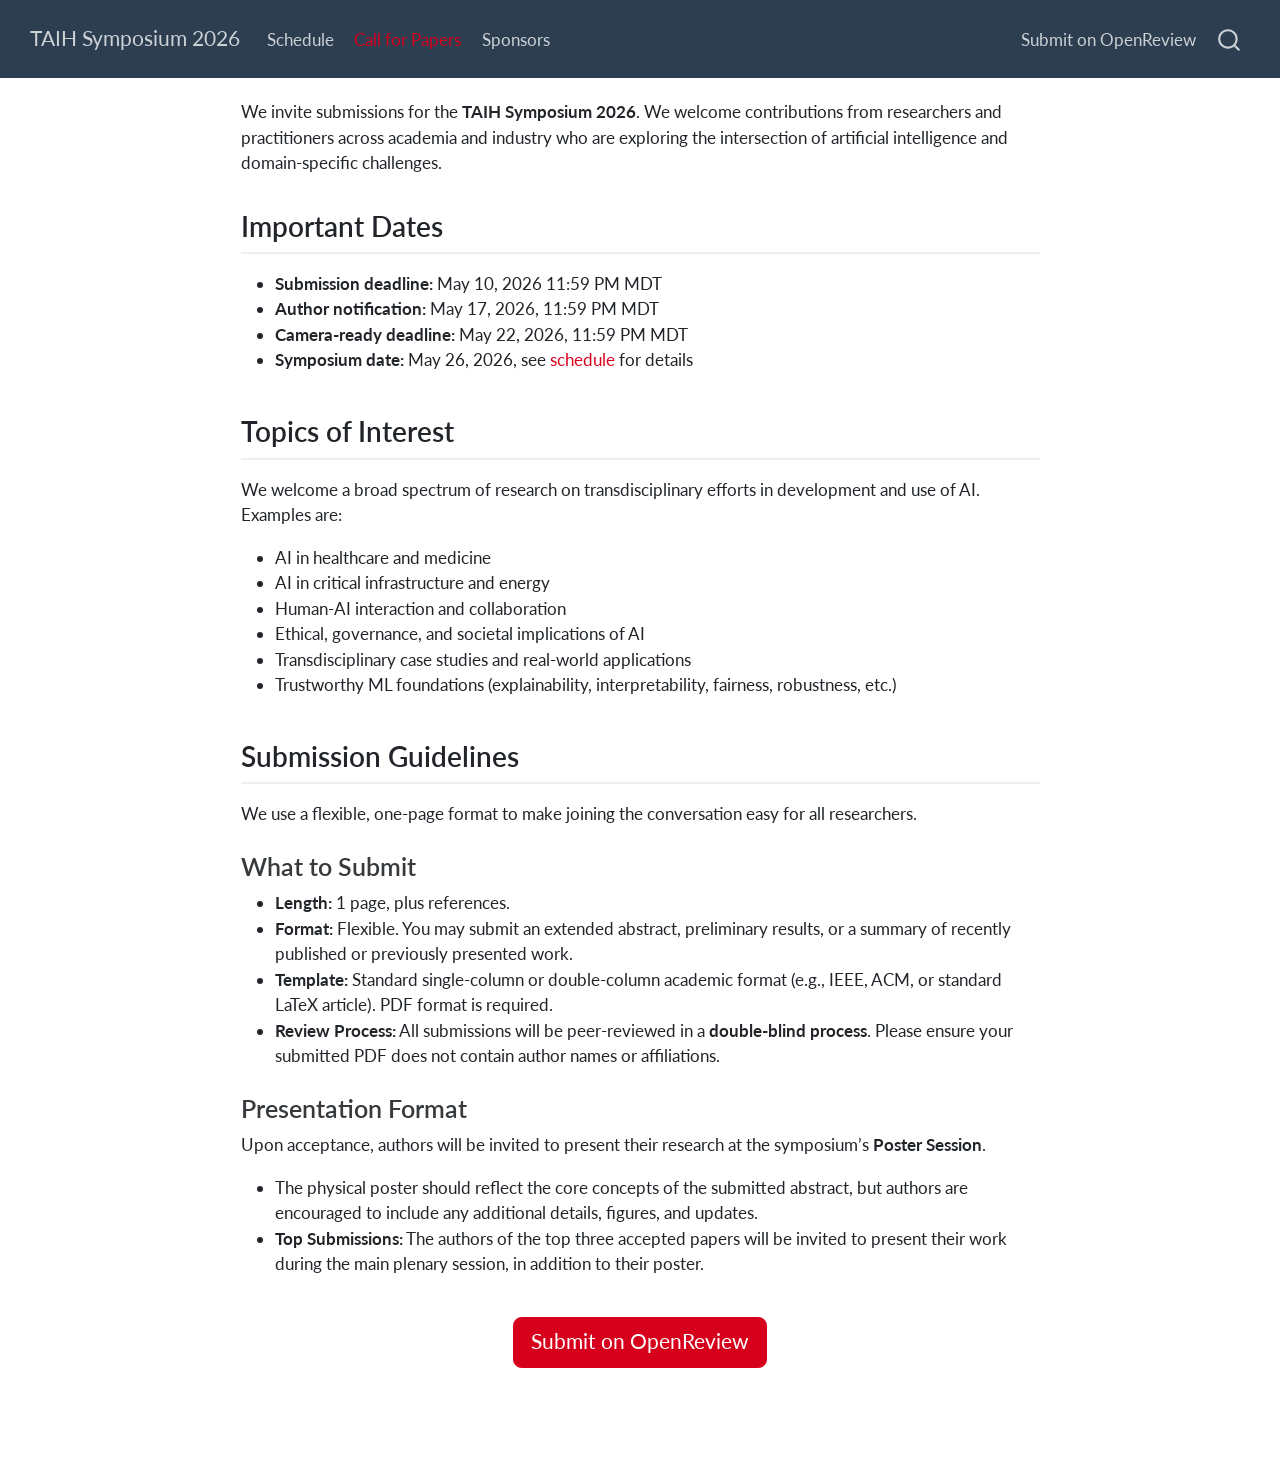
==== commit 1f3fa6e6: "Add symposium date to call for papers" ====
--- a/docs/cfp.html
+++ b/docs/cfp.html
@@ -149,6 +149,7 @@
 <li><strong>Submission deadline:</strong> May 10, 2026 11:59 PM MDT</li>
 <li><strong>Author notification:</strong> May 17, 2026, 11:59 PM MDT</li>
 <li><strong>Camera-ready deadline:</strong> May 22, 2026, 11:59 PM MDT</li>
+<li><strong>Symposium date:</strong> May 26, 2026, see <a href="./schedule.html">schedule</a> for details</li>
 </ul>
 </section>
 <section id="topics-of-interest" class="level2">
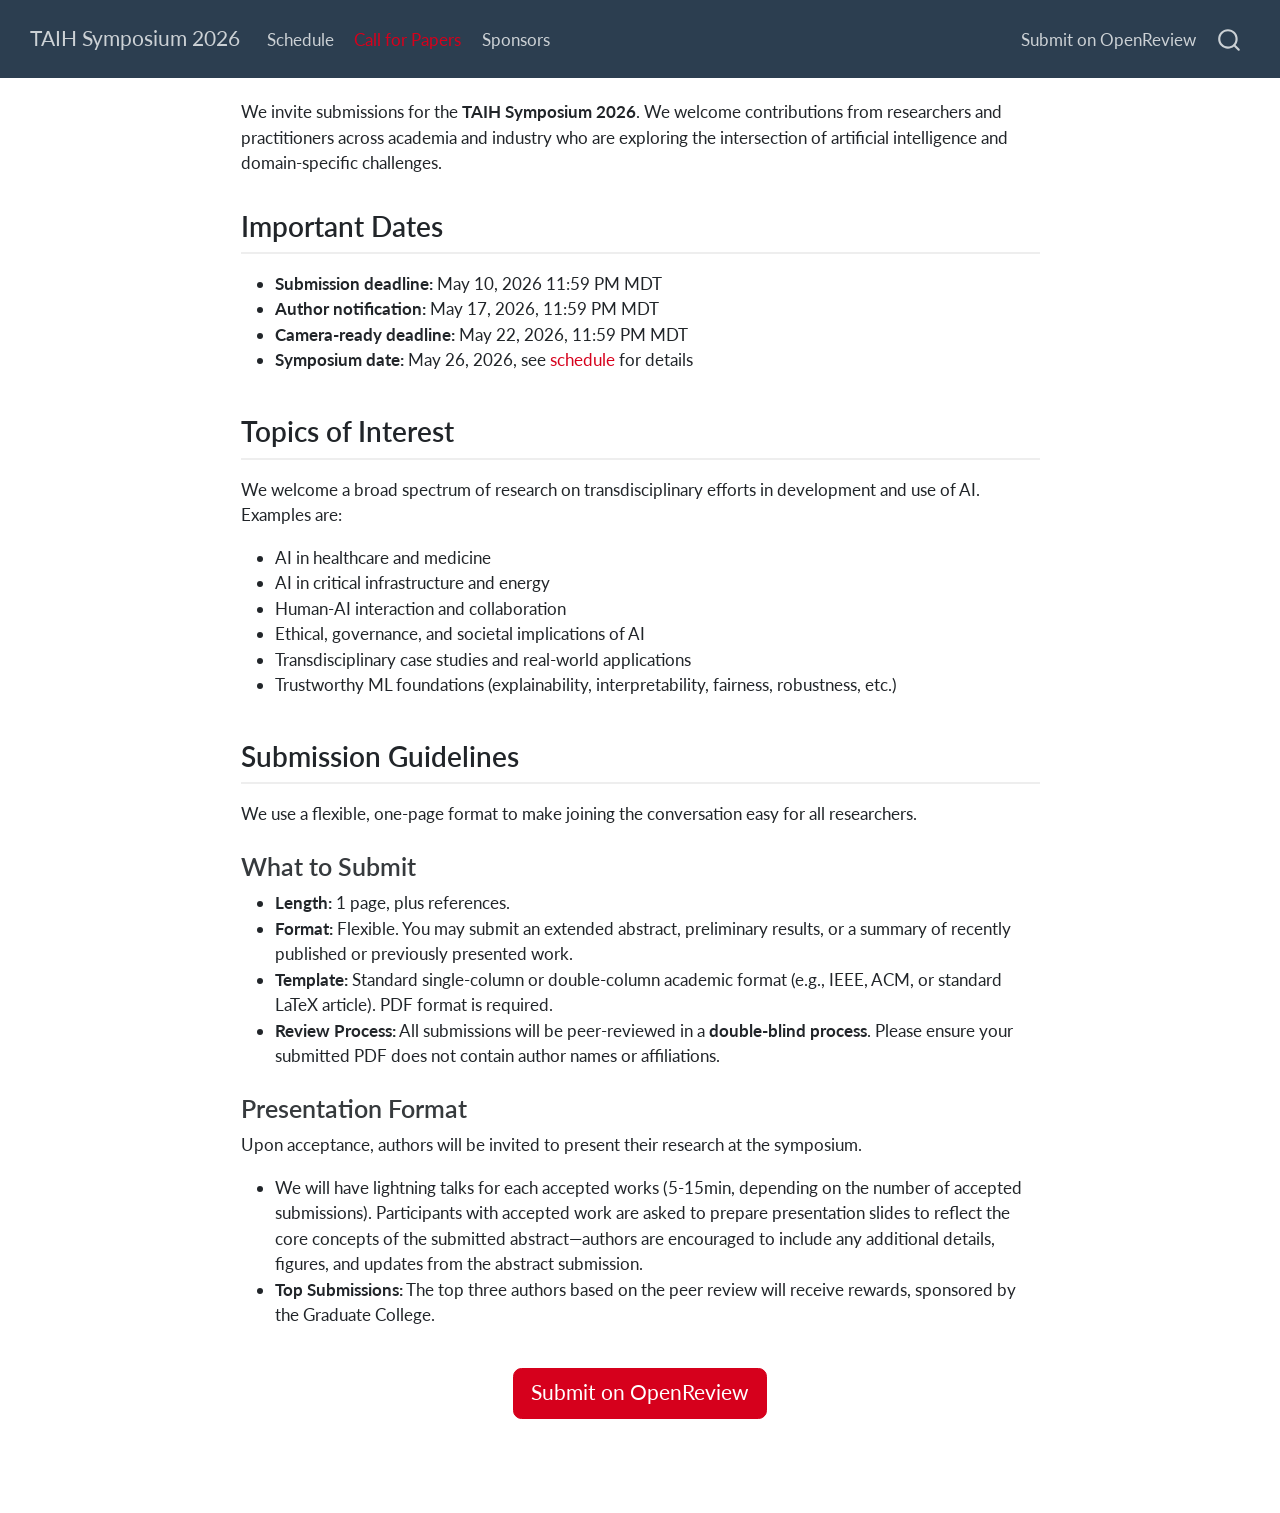
==== commit cec725a8: "Updated schedule and CFP to reflect presentations" ====
--- a/docs/cfp.html
+++ b/docs/cfp.html
@@ -178,10 +178,10 @@
 </section>
 <section id="presentation-format" class="level3">
 <h3 class="anchored" data-anchor-id="presentation-format">Presentation Format</h3>
-<p>Upon acceptance, authors will be invited to present their research at the symposium’s <strong>Poster Session</strong>.</p>
+<p>Upon acceptance, authors will be invited to present their research at the symposium.</p>
 <ul>
-<li>The physical poster should reflect the core concepts of the submitted abstract, but authors are encouraged to include any additional details, figures, and updates.</li>
-<li><strong>Top Submissions:</strong> The authors of the top three accepted papers will be invited to present their work during the main plenary session, in addition to their poster.</li>
+<li>We will have lightning talks for each accepted works (5-15min, depending on the number of accepted submissions). Participants with accepted work are asked to prepare presentation slides to reflect the core concepts of the submitted abstract—authors are encouraged to include any additional details, figures, and updates from the abstract submission.</li>
+<li><strong>Top Submissions:</strong> The top three authors based on the peer review will receive rewards, sponsored by the Graduate College.</li>
 </ul>
 <div class="text-center" style="margin-top: 40px;">
 <p><a href="https://openreview.net/group?id=TAIH/2026/Symposium" class="btn btn-success btn-lg" role="button" target="_blank">Submit on OpenReview</a></p>
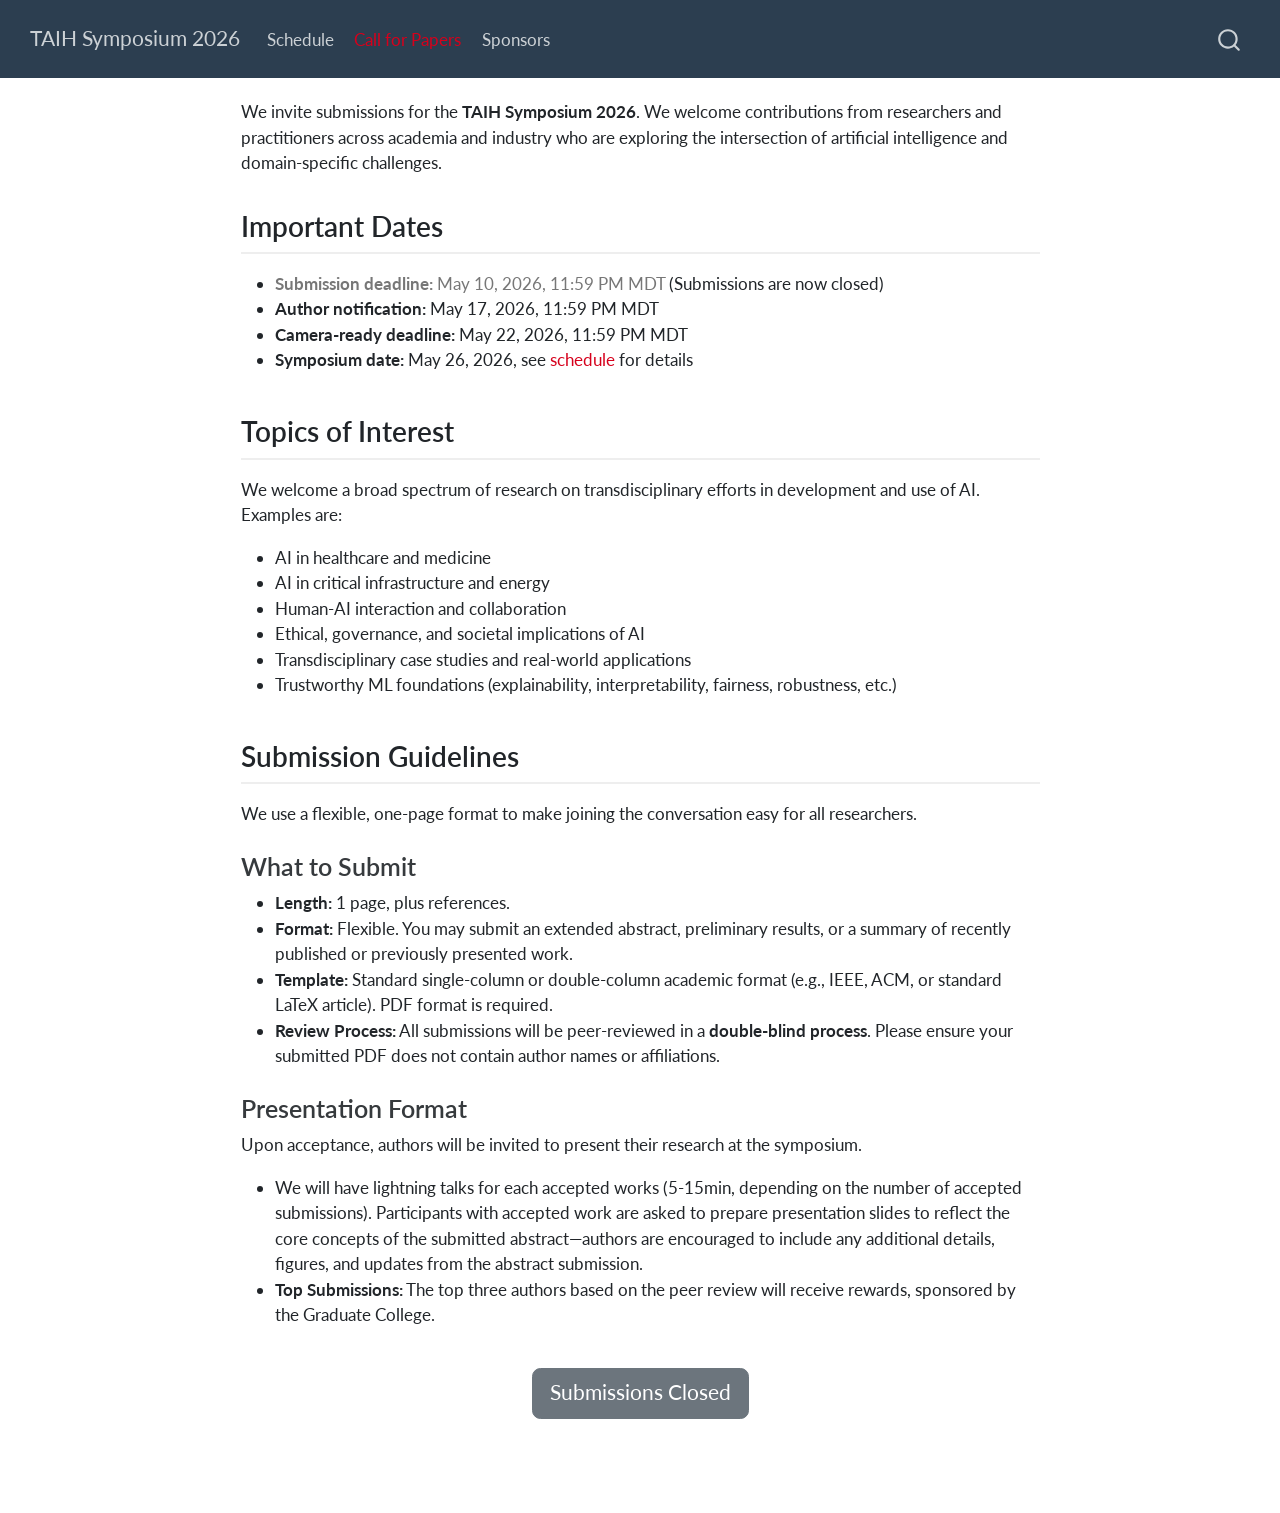
==== commit 70ca2cc9: "Note that submission deadline has passed" ====
--- a/docs/cfp.html
+++ b/docs/cfp.html
@@ -103,12 +103,6 @@
 <span class="menu-text">Sponsors</span></a>
   </li>  
 </ul>
-            <ul class="navbar-nav navbar-nav-scroll ms-auto">
-  <li class="nav-item">
-    <a class="nav-link" href="https://openreview.net/group?id=TAIH/2026/Symposium" target="_blank"> 
-<span class="menu-text">Submit on OpenReview</span></a>
-  </li>  
-</ul>
           </div> <!-- /navcollapse -->
             <div class="quarto-navbar-tools">
 </div>
@@ -146,7 +140,7 @@
 <section id="important-dates" class="level2">
 <h2 class="anchored" data-anchor-id="important-dates">Important Dates</h2>
 <ul>
-<li><strong>Submission deadline:</strong> May 10, 2026 11:59 PM MDT</li>
+<li><span style="color: #777"><strong>Submission deadline:</strong> May 10, 2026, 11:59 PM MDT</span> (Submissions are now closed)</li>
 <li><strong>Author notification:</strong> May 17, 2026, 11:59 PM MDT</li>
 <li><strong>Camera-ready deadline:</strong> May 22, 2026, 11:59 PM MDT</li>
 <li><strong>Symposium date:</strong> May 26, 2026, see <a href="./schedule.html">schedule</a> for details</li>
@@ -184,7 +178,7 @@
 <li><strong>Top Submissions:</strong> The top three authors based on the peer review will receive rewards, sponsored by the Graduate College.</li>
 </ul>
 <div class="text-center" style="margin-top: 40px;">
-<p><a href="https://openreview.net/group?id=TAIH/2026/Symposium" class="btn btn-success btn-lg" role="button" target="_blank">Submit on OpenReview</a></p>
+<p><a href="https://openreview.net/group?id=TAIH/2026/Symposium" class="btn btn-secondary btn-lg" role="button" aria-disabled="true">Submissions Closed</a></p>
 </div>
 
 
